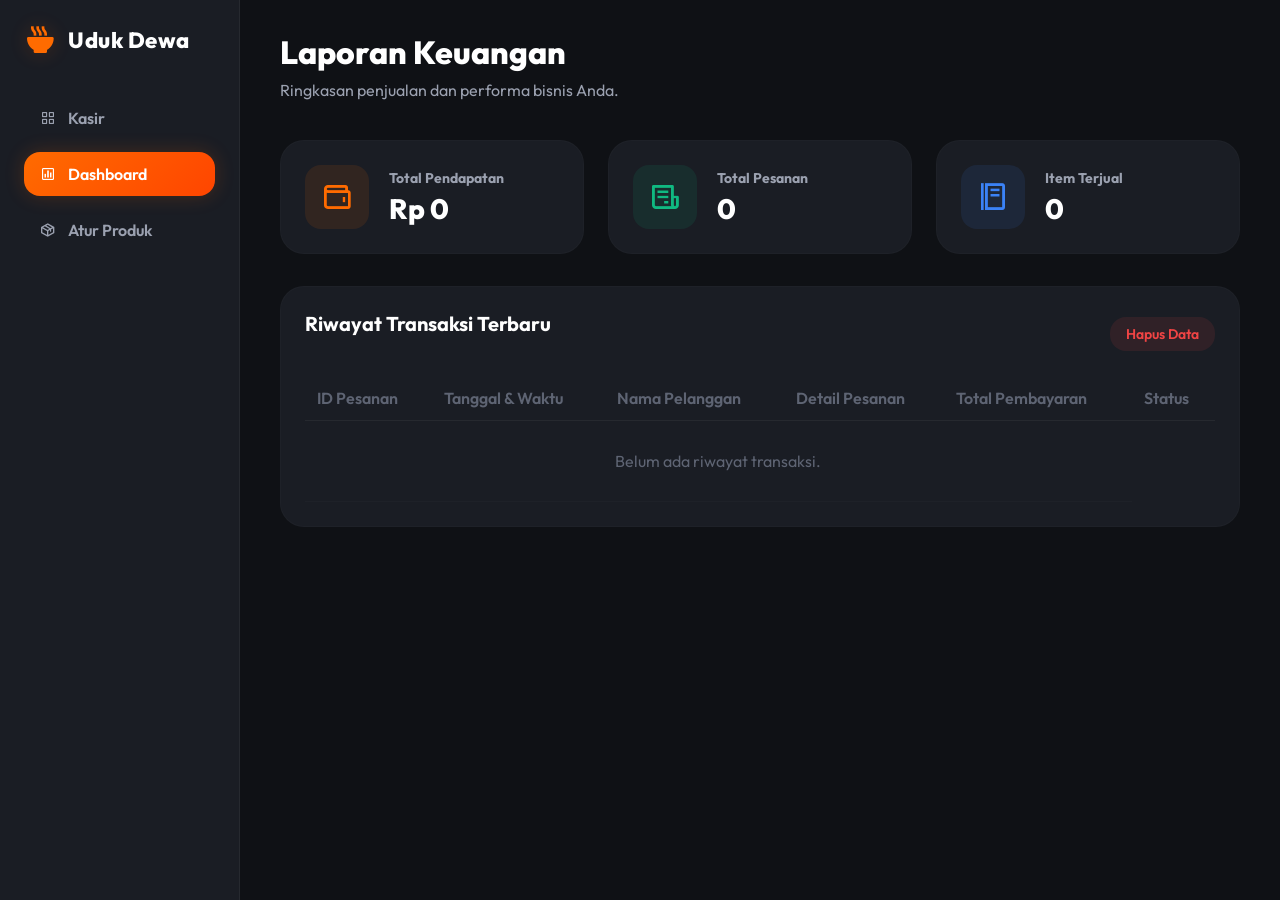
==== dashboard.html @ 827878b3 "Add files via upload" ====
<!DOCTYPE html>
<html lang="id">
<head>
    <meta charset="UTF-8">
    <meta name="viewport" content="width=device-width, initial-scale=1.0">
    <title>Dashboard - Nasi Uduk Dewa</title>
    <link rel="preconnect" href="https://fonts.googleapis.com">
    <link rel="preconnect" href="https://fonts.gstatic.com" crossorigin>
    <link href="https://fonts.googleapis.com/css2?family=Outfit:wght@300;400;600;800&display=swap" rel="stylesheet">
    <!-- Boxicons for icons -->
    <link href='https://unpkg.com/boxicons@2.1.4/css/boxicons.min.css' rel='stylesheet'>
    <link rel="stylesheet" href="css/style.css">
    <style>
        .dashboard-main {
            padding: 32px 40px;
            overflow-y: auto;
            flex-grow: 1;
        }
    </style>
</head>
<body>

    <div class="app-container" style="grid-template-columns: 240px 1fr;">
        <!-- Sidebar Navigation -->
        <nav class="sidebar">
            <div class="logo">
                <i class='bx bxs-bowl-hot'></i>
                <h2>Uduk Dewa</h2>
            </div>
            
            <ul class="nav-links">
                <li><a href="index.html"><i class='bx bx-grid-alt'></i> Kasir</a></li>
                <li class="active"><a href="dashboard.html"><i class='bx bx-bar-chart-square'></i> Dashboard</a></li>
                <li><a href="products.html"><i class='bx bx-package'></i> Atur Produk</a></li>
            </ul>
        </nav>

        <!-- Main Content (Dashboard) -->
        <main class="dashboard-main">
            <header style="margin-bottom: 40px;">
                <div>
                    <h1 style="font-size: 32px; font-weight: 800;">Laporan Keuangan</h1>
                    <p style="color: var(--text-secondary); margin-top: 8px;">Ringkasan penjualan dan performa bisnis Anda.</p>
                </div>
            </header>

            <div class="dashboard-grid">
                <div class="stat-card">
                    <div class="stat-icon"><i class='bx bx-wallet'></i></div>
                    <div class="stat-info">
                        <h3>Total Pendapatan</h3>
                        <h2 id="total-revenue">Rp 0</h2>
                    </div>
                </div>
                <div class="stat-card">
                    <div class="stat-icon" style="background-color: rgba(16, 185, 129, 0.1); color: var(--success);"><i class='bx bx-receipt'></i></div>
                    <div class="stat-info">
                        <h3>Total Pesanan</h3>
                        <h2 id="total-orders">0</h2>
                    </div>
                </div>
                <div class="stat-card">
                    <div class="stat-icon" style="background-color: rgba(59, 130, 246, 0.1); color: #3b82f6;"><i class='bx bx-food-menu'></i></div>
                    <div class="stat-info">
                        <h3>Item Terjual</h3>
                        <h2 id="total-items">0</h2>
                    </div>
                </div>
            </div>

            <div class="recent-orders">
                <div style="display: flex; justify-content: space-between; align-items: center; margin-bottom: 20px;">
                    <h2>Riwayat Transaksi Terbaru</h2>
                    <button class="btn-print" onclick="clearTransactions()" style="background-color: rgba(239, 68, 68, 0.1); color: var(--danger); padding: 8px 16px; font-size: 14px;">Hapus Data</button>
                </div>
                <table id="transactions-table">
                    <thead>
                        <tr>
                            <th>ID Pesanan</th>
                            <th>Tanggal & Waktu</th>
                            <th>Nama Pelanggan</th>
                            <th>Detail Pesanan</th>
                            <th>Total Pembayaran</th>
                            <th>Status</th>
                        </tr>
                    </thead>
                    <tbody id="transactions-body">
                        <!-- Transactions injected by JS -->
                    </tbody>
                </table>
            </div>
        </main>
    </div>

    <script src="js/dashboard.js"></script>
</body>
</html>
---- css/style.css ----
:root {
    /* Color Palette - Premium Warm Dark Theme */
    --bg-main: #0f1115;
    --bg-secondary: #1a1d24;
    --bg-card: #232730;
    
    --accent-primary: #ff6b00; /* Appetizing Orange */
    --accent-hover: #ff8533;
    --text-primary: #ffffff;
    --text-secondary: #9ba1b0;
    --text-muted: #5e6473;
    
    --success: #10b981;
    --danger: #ef4444;
    
    --radius-sm: 8px;
    --radius-md: 16px;
    --radius-lg: 24px;
    --radius-full: 9999px;
    
    --shadow-soft: 0 10px 25px -5px rgba(0, 0, 0, 0.3);
    --shadow-glow: 0 0 20px rgba(255, 107, 0, 0.2);
    
    --transition: all 0.3s cubic-bezier(0.4, 0, 0.2, 1);
}

* {
    margin: 0;
    padding: 0;
    box-sizing: border-box;
    font-family: 'Outfit', sans-serif;
}

body {
    background-color: var(--bg-main);
    color: var(--text-primary);
    min-height: 100vh;
    overflow-x: hidden;
}

/* Layout */
.app-container {
    display: grid;
    grid-template-columns: 240px 1fr 350px;
    height: 100vh;
    overflow: hidden;
}

/* Scrollbar styling */
::-webkit-scrollbar {
    width: 6px;
}
::-webkit-scrollbar-track {
    background: transparent;
}
::-webkit-scrollbar-thumb {
    background: var(--bg-card);
    border-radius: var(--radius-full);
}
::-webkit-scrollbar-thumb:hover {
    background: var(--text-muted);
}

/* Sidebar */
.sidebar {
    background-color: var(--bg-secondary);
    padding: 24px;
    display: flex;
    flex-direction: column;
    border-right: 1px solid rgba(255,255,255,0.05);
}

.logo {
    display: flex;
    align-items: center;
    gap: 12px;
    margin-bottom: 40px;
}

.logo i {
    font-size: 32px;
    color: var(--accent-primary);
    text-shadow: var(--shadow-glow);
}

.logo h2 {
    font-size: 22px;
    font-weight: 800;
    letter-spacing: 0.5px;
}

.nav-links {
    list-style: none;
    display: flex;
    flex-direction: column;
    gap: 12px;
    margin-bottom: 40px;
}

.nav-links li a {
    display: flex;
    align-items: center;
    gap: 12px;
    text-decoration: none;
    color: var(--text-secondary);
    padding: 12px 16px;
    border-radius: var(--radius-md);
    font-weight: 600;
    transition: var(--transition);
}

.nav-links li a:hover {
    background-color: rgba(255, 255, 255, 0.05);
    color: var(--text-primary);
}

.nav-links li.active a {
    background: linear-gradient(135deg, var(--accent-primary), #ff4500);
    color: white;
    box-shadow: var(--shadow-glow);
}

.category-section h3 {
    font-size: 14px;
    color: var(--text-muted);
    text-transform: uppercase;
    letter-spacing: 1px;
    margin-bottom: 16px;
}

.category-list {
    list-style: none;
    display: flex;
    flex-direction: column;
    gap: 8px;
    overflow-y: auto;
    flex-grow: 1;
}

.category-btn {
    width: 100%;
    text-align: left;
    background: transparent;
    border: none;
    color: var(--text-secondary);
    padding: 10px 16px;
    border-radius: var(--radius-md);
    cursor: pointer;
    font-size: 15px;
    font-weight: 500;
    transition: var(--transition);
}

.category-btn:hover {
    background-color: var(--bg-card);
    color: var(--text-primary);
}

.category-btn.active {
    background-color: var(--bg-card);
    color: var(--accent-primary);
    font-weight: 600;
}

/* Main Content */
.main-content {
    padding: 24px 32px;
    display: flex;
    flex-direction: column;
    height: 100vh;
}

header {
    display: flex;
    justify-content: space-between;
    align-items: center;
    margin-bottom: 32px;
}

.search-bar {
    display: flex;
    align-items: center;
    background-color: var(--bg-secondary);
    padding: 12px 20px;
    border-radius: var(--radius-full);
    width: 400px;
    border: 1px solid rgba(255,255,255,0.05);
    transition: var(--transition);
}

.search-bar:focus-within {
    border-color: var(--accent-primary);
    box-shadow: 0 0 0 3px rgba(255, 107, 0, 0.1);
}

.search-bar i {
    color: var(--text-secondary);
    font-size: 20px;
    margin-right: 12px;
}

.search-bar input {
    background: transparent;
    border: none;
    outline: none;
    color: var(--text-primary);
    font-size: 15px;
    width: 100%;
}

.user-profile {
    display: flex;
    align-items: center;
    gap: 12px;
    background-color: var(--bg-secondary);
    padding: 6px 16px 6px 6px;
    border-radius: var(--radius-full);
}

.avatar {
    width: 40px;
    height: 40px;
    border-radius: 50%;
    background: linear-gradient(135deg, var(--accent-primary), #ff4500);
    display: flex;
    align-items: center;
    justify-content: center;
    font-size: 20px;
}

.user-profile span {
    font-weight: 600;
}

.menu-header {
    margin-bottom: 24px;
}

.menu-header h1 {
    font-size: 28px;
    font-weight: 800;
}

.menu-grid {
    display: grid;
    grid-template-columns: repeat(auto-fill, minmax(220px, 1fr));
    gap: 24px;
    overflow-y: auto;
    padding-bottom: 24px;
}

/* Menu Card */
.menu-card {
    background-color: var(--bg-secondary);
    border-radius: var(--radius-lg);
    padding: 16px;
    cursor: pointer;
    border: 1px solid rgba(255,255,255,0.02);
    transition: var(--transition);
    position: relative;
    overflow: hidden;
}

.menu-card:hover {
    transform: translateY(-5px);
    box-shadow: var(--shadow-soft);
    border-color: rgba(255, 107, 0, 0.3);
}

.menu-image {
    width: 100%;
    height: 160px;
    border-radius: var(--radius-md);
    background-color: var(--bg-card);
    margin-bottom: 16px;
    display: flex;
    align-items: center;
    justify-content: center;
    overflow: hidden;
}

.menu-image img {
    width: 100%;
    height: 100%;
    object-fit: cover;
    transition: var(--transition);
}

.menu-card:hover .menu-image img {
    transform: scale(1.05);
}

.menu-image i {
    font-size: 64px;
    color: var(--text-muted);
}

.menu-info h3 {
    font-size: 16px;
    font-weight: 600;
    margin-bottom: 8px;
    line-height: 1.3;
}

.menu-price {
    font-size: 18px;
    font-weight: 800;
    color: var(--accent-primary);
}

.add-btn {
    position: absolute;
    bottom: 16px;
    right: 16px;
    width: 36px;
    height: 36px;
    border-radius: 50%;
    background-color: var(--bg-card);
    border: none;
    color: var(--text-primary);
    font-size: 20px;
    display: flex;
    align-items: center;
    justify-content: center;
    cursor: pointer;
    transition: var(--transition);
}

.menu-card:hover .add-btn {
    background-color: var(--accent-primary);
    color: white;
}

/* Cart Sidebar */
.cart-sidebar {
    background-color: var(--bg-secondary);
    border-left: 1px solid rgba(255,255,255,0.05);
    display: flex;
    flex-direction: column;
    padding: 24px;
}

.cart-header {
    display: flex;
    justify-content: space-between;
    align-items: center;
    margin-bottom: 24px;
}

.cart-header h2 {
    font-size: 20px;
    font-weight: 800;
}

.order-id {
    background-color: var(--bg-card);
    padding: 4px 10px;
    border-radius: var(--radius-sm);
    font-size: 12px;
    color: var(--text-secondary);
    font-weight: 600;
}

.cart-items {
    flex-grow: 1;
    overflow-y: auto;
    display: flex;
    flex-direction: column;
    gap: 16px;
    margin-bottom: 24px;
}

.empty-cart-msg {
    text-align: center;
    color: var(--text-muted);
    margin-top: 40px;
    font-style: italic;
}

.cart-item {
    display: grid;
    grid-template-columns: 50px 1fr auto;
    gap: 12px;
    align-items: center;
    background-color: var(--bg-card);
    padding: 12px;
    border-radius: var(--radius-md);
}

.cart-item-img {
    width: 50px;
    height: 50px;
    border-radius: var(--radius-sm);
    background-color: var(--bg-main);
    display: flex;
    align-items: center;
    justify-content: center;
    overflow: hidden;
}

.cart-item-img img {
    width: 100%;
    height: 100%;
    object-fit: cover;
}

.cart-item-info h4 {
    font-size: 14px;
    font-weight: 600;
    margin-bottom: 4px;
    white-space: nowrap;
    overflow: hidden;
    text-overflow: ellipsis;
    max-width: 120px;
}

.cart-item-price {
    font-size: 13px;
    color: var(--text-secondary);
}

.cart-item-actions {
    display: flex;
    align-items: center;
    gap: 8px;
}

.qty-btn {
    width: 24px;
    height: 24px;
    border-radius: 4px;
    background-color: var(--bg-secondary);
    border: none;
    color: var(--text-primary);
    cursor: pointer;
    display: flex;
    align-items: center;
    justify-content: center;
    transition: var(--transition);
}

.qty-btn:hover {
    background-color: var(--accent-primary);
    color: white;
}

.cart-item-qty {
    font-size: 14px;
    font-weight: 600;
    width: 20px;
    text-align: center;
}

.cart-summary {
    background-color: var(--bg-card);
    padding: 20px;
    border-radius: var(--radius-lg);
}

.summary-row {
    display: flex;
    justify-content: space-between;
    margin-bottom: 12px;
    font-size: 15px;
    color: var(--text-secondary);
}

.summary-row.total {
    margin-top: 16px;
    padding-top: 16px;
    border-top: 1px dashed rgba(255,255,255,0.1);
    font-size: 20px;
    font-weight: 800;
    color: var(--text-primary);
}

.payment-method {
    margin: 20px 0;
}

.payment-method h3 {
    font-size: 14px;
    color: var(--text-muted);
    margin-bottom: 10px;
}

.method-buttons {
    display: grid;
    grid-template-columns: 1fr 1fr 1fr;
    gap: 8px;
}

.method-btn {
    background-color: var(--bg-main);
    border: 1px solid rgba(255,255,255,0.05);
    color: var(--text-secondary);
    padding: 10px;
    border-radius: var(--radius-md);
    cursor: pointer;
    font-weight: 600;
    transition: var(--transition);
}

.method-btn.active {
    border-color: var(--accent-primary);
    color: var(--accent-primary);
    background-color: rgba(255, 107, 0, 0.1);
}

.btn-checkout {
    width: 100%;
    padding: 16px;
    border-radius: var(--radius-md);
    background: linear-gradient(135deg, var(--accent-primary), #ff4500);
    border: none;
    color: white;
    font-size: 16px;
    font-weight: 800;
    cursor: pointer;
    display: flex;
    align-items: center;
    justify-content: center;
    gap: 8px;
    transition: var(--transition);
    box-shadow: var(--shadow-glow);
}

.btn-checkout:hover:not(:disabled) {
    transform: translateY(-2px);
    box-shadow: 0 5px 25px rgba(255, 107, 0, 0.4);
}

.btn-checkout:disabled {
    background: var(--bg-main);
    color: var(--text-muted);
    box-shadow: none;
    cursor: not-allowed;
}

/* Modal */
.modal {
    position: fixed;
    top: 0;
    left: 0;
    width: 100%;
    height: 100%;
    background-color: rgba(0, 0, 0, 0.7);
    backdrop-filter: blur(5px);
    display: flex;
    align-items: center;
    justify-content: center;
    z-index: 1000;
    opacity: 0;
    pointer-events: none;
    transition: var(--transition);
}

.modal.show {
    opacity: 1;
    pointer-events: auto;
}

.modal-content {
    background-color: var(--bg-secondary);
    padding: 40px;
    border-radius: var(--radius-lg);
    width: 400px;
    text-align: center;
    transform: scale(0.9);
    transition: var(--transition);
    border: 1px solid rgba(255,255,255,0.05);
}

.modal.show .modal-content {
    transform: scale(1);
}

.modal-icon {
    font-size: 72px;
    margin-bottom: 20px;
}

.modal-icon.success {
    color: var(--success);
}

.modal-content h2 {
    font-size: 24px;
    margin-bottom: 12px;
}

.modal-content p {
    color: var(--text-secondary);
    font-size: 16px;
    margin-bottom: 8px;
}

.modal-content strong {
    color: var(--text-primary);
    font-size: 20px;
}

.modal-actions {
    margin-top: 32px;
    display: flex;
    flex-direction: column;
    gap: 12px;
}

.btn-print {
    background-color: var(--bg-card);
    color: var(--text-primary);
    border: none;
    padding: 14px;
    border-radius: var(--radius-md);
    font-weight: 600;
    cursor: pointer;
    display: flex;
    align-items: center;
    justify-content: center;
    gap: 8px;
    transition: var(--transition);
}

.btn-print:hover {
    background-color: rgba(255,255,255,0.1);
}

.btn-close-modal {
    background: linear-gradient(135deg, var(--accent-primary), #ff4500);
    color: white;
    border: none;
    padding: 14px;
    border-radius: var(--radius-md);
    font-weight: 600;
    cursor: pointer;
    transition: var(--transition);
}

.btn-close-modal:hover {
    opacity: 0.9;
}

/* Dashboard Styles */
.dashboard-grid {
    display: grid;
    grid-template-columns: repeat(3, 1fr);
    gap: 24px;
    margin-bottom: 32px;
}

.stat-card {
    background-color: var(--bg-secondary);
    padding: 24px;
    border-radius: var(--radius-lg);
    display: flex;
    align-items: center;
    gap: 20px;
    border: 1px solid rgba(255,255,255,0.02);
}

.stat-icon {
    width: 64px;
    height: 64px;
    border-radius: var(--radius-md);
    background-color: rgba(255, 107, 0, 0.1);
    color: var(--accent-primary);
    display: flex;
    align-items: center;
    justify-content: center;
    font-size: 32px;
}

.stat-info h3 {
    font-size: 14px;
    color: var(--text-secondary);
    margin-bottom: 4px;
}

.stat-info h2 {
    font-size: 28px;
    font-weight: 800;
}

.recent-orders {
    background-color: var(--bg-secondary);
    border-radius: var(--radius-lg);
    padding: 24px;
    border: 1px solid rgba(255,255,255,0.02);
}

.recent-orders h2 {
    font-size: 20px;
    margin-bottom: 20px;
}

table {
    width: 100%;
    border-collapse: collapse;
}

th {
    text-align: left;
    padding: 12px;
    color: var(--text-muted);
    font-weight: 600;
    border-bottom: 1px solid rgba(255,255,255,0.05);
}

td {
    padding: 16px 12px;
    border-bottom: 1px solid rgba(255,255,255,0.02);
}

.status {
    padding: 4px 12px;
    border-radius: var(--radius-full);
    font-size: 12px;
    font-weight: 600;
}

.status.completed {
    background-color: rgba(16, 185, 129, 0.1);
    color: var(--success);
}
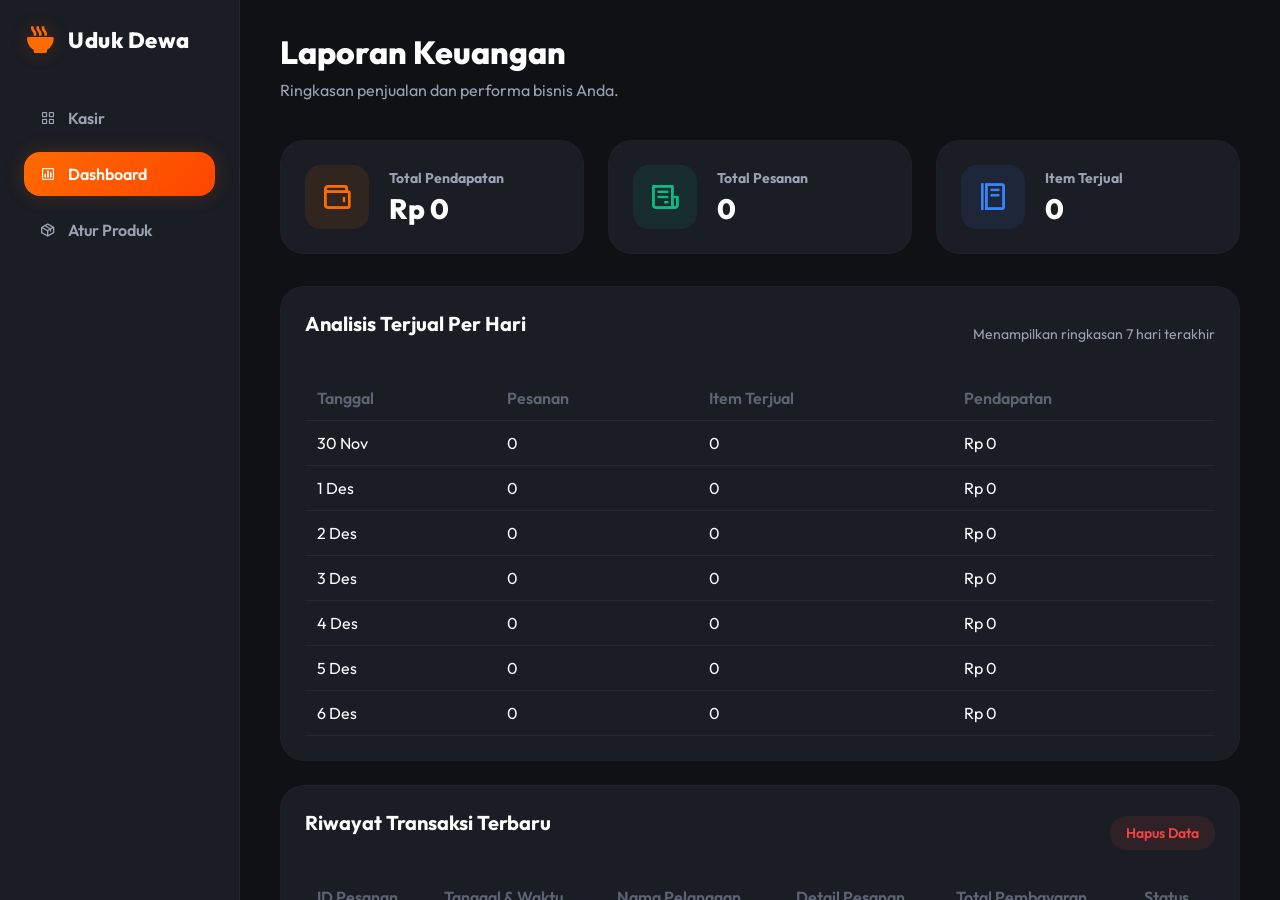
==== commit 02512629: "analisis terjual perhari" ====
--- a/dashboard.html
+++ b/dashboard.html
@@ -68,6 +68,26 @@
                 </div>
             </div>
 
+            <div class="daily-sales" style="margin-top: 24px;">
+                <div style="display: flex; justify-content: space-between; align-items: center; margin-bottom: 20px;">
+                    <h2>Analisis Terjual Per Hari</h2>
+                    <span style="color: var(--text-secondary); font-size: 14px;">Menampilkan ringkasan 7 hari terakhir</span>
+                </div>
+                <table id="daily-sales-table">
+                    <thead>
+                        <tr>
+                            <th>Tanggal</th>
+                            <th>Pesanan</th>
+                            <th>Item Terjual</th>
+                            <th>Pendapatan</th>
+                        </tr>
+                    </thead>
+                    <tbody id="daily-sales-body">
+                        <!-- Daily sales injected by JS -->
+                    </tbody>
+                </table>
+            </div>
+
             <div class="recent-orders">
                 <div style="display: flex; justify-content: space-between; align-items: center; margin-bottom: 20px;">
                     <h2>Riwayat Transaksi Terbaru</h2>
--- a/css/style.css
+++ b/css/style.css
@@ -689,6 +689,39 @@
     border: 1px solid rgba(255,255,255,0.02);
 }
 
+.daily-sales {
+    background-color: var(--bg-secondary);
+    border-radius: var(--radius-lg);
+    padding: 24px;
+    border: 1px solid rgba(255,255,255,0.02);
+    margin-bottom: 24px;
+}
+
+.daily-sales h2 {
+    font-size: 20px;
+    margin-bottom: 20px;
+}
+
+.daily-sales table {
+    width: 100%;
+    border-collapse: collapse;
+}
+
+.daily-sales th,
+.daily-sales td {
+    padding: 12px;
+    border-bottom: 1px solid rgba(255,255,255,0.05);
+}
+
+.daily-sales th {
+    color: var(--text-muted);
+    font-weight: 600;
+}
+
+.daily-sales td {
+    color: var(--text-primary);
+}
+
 .recent-orders h2 {
     font-size: 20px;
     margin-bottom: 20px;
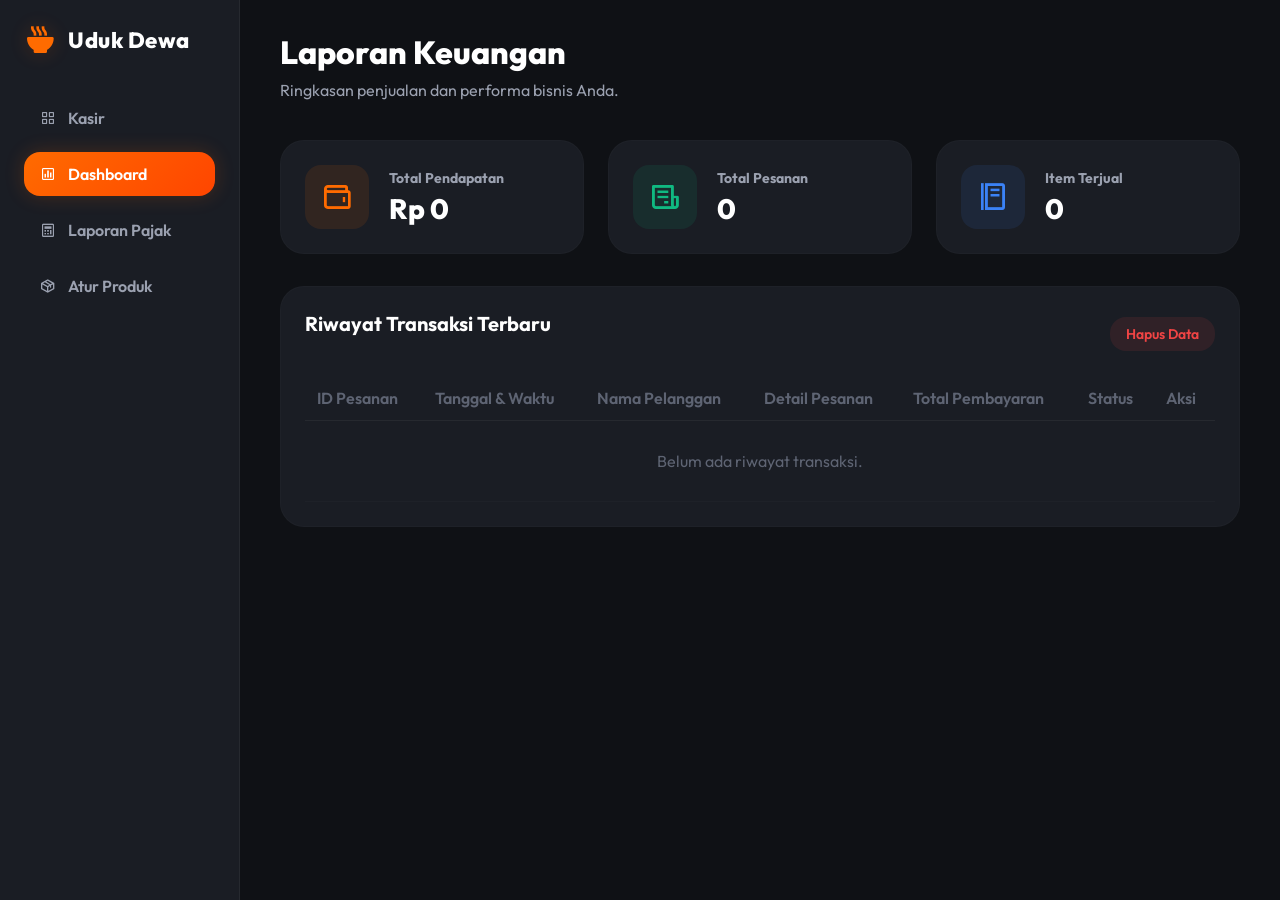
==== commit e06620d0: "Update Perbaikan" ====
--- a/dashboard.html
+++ b/dashboard.html
@@ -10,11 +10,32 @@
     <!-- Boxicons for icons -->
     <link href='https://unpkg.com/boxicons@2.1.4/css/boxicons.min.css' rel='stylesheet'>
     <link rel="stylesheet" href="css/style.css">
+    <link rel="stylesheet" href="css/print.css">
     <style>
         .dashboard-main {
             padding: 32px 40px;
             overflow-y: auto;
             flex-grow: 1;
+        }
+        .btn-action-view {
+            background: rgba(255, 107, 0, 0.1);
+            color: var(--accent-primary);
+            border: 1px solid rgba(255, 107, 0, 0.2);
+            padding: 6px 12px;
+            border-radius: var(--radius-sm);
+            font-size: 13px;
+            font-weight: 600;
+            cursor: pointer;
+            display: flex;
+            align-items: center;
+            gap: 4px;
+            transition: var(--transition);
+        }
+        .btn-action-view:hover {
+            background: var(--accent-primary);
+            color: white;
+            border-color: var(--accent-primary);
+            transform: translateY(-1px);
         }
     </style>
 </head>
@@ -31,6 +52,7 @@
             <ul class="nav-links">
                 <li><a href="index.html"><i class='bx bx-grid-alt'></i> Kasir</a></li>
                 <li class="active"><a href="dashboard.html"><i class='bx bx-bar-chart-square'></i> Dashboard</a></li>
+                <li><a href="reports.html"><i class='bx bx-calculator'></i> Laporan Pajak</a></li>
                 <li><a href="products.html"><i class='bx bx-package'></i> Atur Produk</a></li>
             </ul>
         </nav>
@@ -68,26 +90,6 @@
                 </div>
             </div>
 
-            <div class="daily-sales" style="margin-top: 24px;">
-                <div style="display: flex; justify-content: space-between; align-items: center; margin-bottom: 20px;">
-                    <h2>Analisis Terjual Per Hari</h2>
-                    <span style="color: var(--text-secondary); font-size: 14px;">Menampilkan ringkasan 7 hari terakhir</span>
-                </div>
-                <table id="daily-sales-table">
-                    <thead>
-                        <tr>
-                            <th>Tanggal</th>
-                            <th>Pesanan</th>
-                            <th>Item Terjual</th>
-                            <th>Pendapatan</th>
-                        </tr>
-                    </thead>
-                    <tbody id="daily-sales-body">
-                        <!-- Daily sales injected by JS -->
-                    </tbody>
-                </table>
-            </div>
-
             <div class="recent-orders">
                 <div style="display: flex; justify-content: space-between; align-items: center; margin-bottom: 20px;">
                     <h2>Riwayat Transaksi Terbaru</h2>
@@ -102,6 +104,7 @@
                             <th>Detail Pesanan</th>
                             <th>Total Pembayaran</th>
                             <th>Status</th>
+                            <th>Aksi</th>
                         </tr>
                     </thead>
                     <tbody id="transactions-body">
@@ -112,6 +115,36 @@
         </main>
     </div>
 
+    <!-- Bottom Navigation for Mobile -->
+    <div class="bottom-nav">
+        <a href="index.html"><i class='bx bx-grid-alt'></i><span>Kasir</span></a>
+        <a href="dashboard.html" class="active"><i class='bx bx-bar-chart-square'></i><span>Dashboard</span></a>
+        <a href="reports.html"><i class='bx bx-calculator'></i><span>Pajak</span></a>
+        <a href="products.html"><i class='bx bx-package'></i><span>Produk</span></a>
+    </div>
+
+    <!-- Receipt Detail Modal -->
+    <div class="modal" id="receipt-modal">
+        <div class="modal-content" style="width: 420px; text-align: left; padding: 28px; border-radius: var(--radius-lg); background-color: var(--bg-secondary);">
+            <div style="display: flex; justify-content: space-between; align-items: center; margin-bottom: 20px; border-bottom: 1px solid rgba(255,255,255,0.08); padding-bottom: 12px;">
+                <h3 style="font-size: 20px; font-weight: 800; color: var(--text-primary);">Detail Struk</h3>
+                <button onclick="closeReceiptModal()" style="background: transparent; border: none; color: var(--text-secondary); cursor: pointer; font-size: 24px; display: flex; align-items: center; justify-content: center;"><i class='bx bx-x'></i></button>
+            </div>
+            
+            <!-- Struk Box (Thermal Receipt Style Preview) -->
+            <div id="receipt-preview-box" style="background: white; color: black; padding: 20px; border-radius: var(--radius-sm); font-family: 'Courier New', Courier, monospace; font-size: 13px; line-height: 1.5; box-shadow: inset 0 0 10px rgba(0,0,0,0.1); margin-bottom: 20px; max-height: 400px; overflow-y: auto;">
+                <!-- Filled via JS -->
+            </div>
+            
+            <div class="modal-actions" style="margin-top: 0; display: flex; flex-direction: row; gap: 12px;">
+                <button class="btn-print" id="btn-print-receipt" style="flex: 1; display: flex; align-items: center; justify-content: center; gap: 8px; font-family: 'Outfit', sans-serif;">
+                    <i class='bx bx-printer'></i> Cetak
+                </button>
+                <button class="btn-close-modal" onclick="closeReceiptModal()" style="flex: 1; font-family: 'Outfit', sans-serif; background: rgba(255,255,255,0.05); color: var(--text-primary); border: 1px solid rgba(255,255,255,0.1);">Tutup</button>
+            </div>
+        </div>
+    </div>
+
     <script src="js/dashboard.js"></script>
 </body>
 </html>
--- a/css/style.css
+++ b/css/style.css
@@ -547,12 +547,14 @@
     background-color: rgba(0, 0, 0, 0.7);
     backdrop-filter: blur(5px);
     display: flex;
-    align-items: center;
+    align-items: flex-start;
     justify-content: center;
     z-index: 1000;
     opacity: 0;
     pointer-events: none;
     transition: var(--transition);
+    overflow-y: auto;
+    padding: 40px 16px;
 }
 
 .modal.show {
@@ -569,6 +571,7 @@
     transform: scale(0.9);
     transition: var(--transition);
     border: 1px solid rgba(255,255,255,0.05);
+    margin: auto;
 }
 
 .modal.show .modal-content {
@@ -689,39 +692,6 @@
     border: 1px solid rgba(255,255,255,0.02);
 }
 
-.daily-sales {
-    background-color: var(--bg-secondary);
-    border-radius: var(--radius-lg);
-    padding: 24px;
-    border: 1px solid rgba(255,255,255,0.02);
-    margin-bottom: 24px;
-}
-
-.daily-sales h2 {
-    font-size: 20px;
-    margin-bottom: 20px;
-}
-
-.daily-sales table {
-    width: 100%;
-    border-collapse: collapse;
-}
-
-.daily-sales th,
-.daily-sales td {
-    padding: 12px;
-    border-bottom: 1px solid rgba(255,255,255,0.05);
-}
-
-.daily-sales th {
-    color: var(--text-muted);
-    font-weight: 600;
-}
-
-.daily-sales td {
-    color: var(--text-primary);
-}
-
 .recent-orders h2 {
     font-size: 20px;
     margin-bottom: 20px;
@@ -756,3 +726,242 @@
     background-color: rgba(16, 185, 129, 0.1);
     color: var(--success);
 }
+
+/* ==========================================================================
+   Mobile Responsive CSS
+   ========================================================================== */
+
+/* Bottom Navigation Bar for Mobile */
+.bottom-nav {
+    display: none;
+    position: fixed;
+    bottom: 0;
+    left: 0;
+    right: 0;
+    height: 64px;
+    background-color: var(--bg-secondary);
+    border-top: 1px solid rgba(255, 255, 255, 0.06);
+    justify-content: space-around;
+    align-items: center;
+    z-index: 999;
+    box-shadow: 0 -4px 30px rgba(0, 0, 0, 0.4);
+    padding: 0 10px;
+}
+.bottom-nav a {
+    display: flex;
+    flex-direction: column;
+    align-items: center;
+    text-decoration: none;
+    color: var(--text-secondary);
+    font-size: 11px;
+    font-weight: 600;
+    gap: 4px;
+    transition: var(--transition);
+    flex: 1;
+    height: 100%;
+    justify-content: center;
+}
+.bottom-nav a i {
+    font-size: 20px;
+}
+.bottom-nav a.active {
+    color: var(--accent-primary);
+}
+
+/* Floating Cart Button */
+.btn-floating-cart {
+    display: none;
+    position: fixed;
+    bottom: 80px;
+    right: 20px;
+    width: 56px;
+    height: 56px;
+    border-radius: 50%;
+    background: linear-gradient(135deg, var(--accent-primary), #ff4500);
+    color: white;
+    border: none;
+    font-size: 24px;
+    justify-content: center;
+    align-items: center;
+    z-index: 990;
+    cursor: pointer;
+    box-shadow: 0 4px 15px rgba(255, 107, 0, 0.4);
+    transition: var(--transition);
+}
+.btn-floating-cart:hover {
+    transform: scale(1.05);
+}
+.cart-badge {
+    position: absolute;
+    top: -4px;
+    right: -4px;
+    background-color: var(--danger);
+    color: white;
+    font-size: 11px;
+    font-weight: 700;
+    padding: 2px 6px;
+    border-radius: var(--radius-full);
+    border: 2px solid var(--bg-secondary);
+}
+
+/* Horizontal Categories Scroll on Mobile */
+.mobile-categories-wrapper {
+    display: none;
+    margin-bottom: 20px;
+    overflow-x: auto;
+    padding-bottom: 8px;
+    -webkit-overflow-scrolling: touch;
+}
+.mobile-categories-wrapper::-webkit-scrollbar {
+    display: none; /* Hide scrollbar for clean UI */
+}
+.mobile-category-scroll {
+    display: flex;
+    gap: 8px;
+    list-style: none;
+    padding: 0;
+    margin: 0;
+    white-space: nowrap;
+}
+.mobile-category-btn {
+    background-color: rgba(255, 255, 255, 0.04);
+    border: 1px solid rgba(255, 255, 255, 0.08);
+    color: var(--text-secondary);
+    padding: 8px 16px;
+    border-radius: var(--radius-full);
+    cursor: pointer;
+    font-size: 13px;
+    font-weight: 600;
+    transition: var(--transition);
+}
+.mobile-category-btn.active {
+    background: linear-gradient(135deg, var(--accent-primary), #ff4500);
+    color: white;
+    border-color: transparent;
+    box-shadow: var(--shadow-glow);
+}
+
+/* Responsive Media Queries */
+@media (max-width: 992px) {
+    .app-container {
+        grid-template-columns: 1fr !important;
+        height: 100vh !important;
+        overflow: hidden !important;
+        padding-bottom: 64px !important; /* height of bottom nav */
+        display: flex !important;
+        flex-direction: column !important;
+    }
+
+    /* Hide desktop sidebar */
+    nav.sidebar {
+        display: none !important;
+    }
+
+    /* Show bottom navigation & horizontal categories */
+    .bottom-nav {
+        display: flex !important;
+    }
+    .mobile-categories-wrapper {
+        display: block !important;
+    }
+
+    /* Main Content adjustment */
+    .main-content, .dashboard-main {
+        flex: 1 !important;
+        height: calc(100vh - 64px) !important;
+        overflow-y: auto !important;
+        padding: 20px !important;
+    }
+
+    /* Cart Sidebar transformed into a sliding drawer */
+    .cart-sidebar {
+        position: fixed !important;
+        top: 0 !important;
+        right: -100% !important;
+        width: 100% !important;
+        max-width: 380px !important;
+        height: calc(100vh - 64px) !important;
+        z-index: 998 !important;
+        transition: right 0.3s cubic-bezier(0.4, 0, 0.2, 1) !important;
+        box-shadow: -5px 0 30px rgba(0,0,0,0.5) !important;
+        border-left: 1px solid rgba(255,255,255,0.08) !important;
+    }
+    .cart-sidebar.show {
+        right: 0 !important;
+    }
+    .btn-floating-cart {
+        display: flex !important;
+    }
+    
+    /* Search layout adjustment */
+    header {
+        margin-bottom: 24px !important;
+    }
+}
+
+@media (max-width: 768px) {
+    /* Menu cards layout columns */
+    .menu-grid {
+        grid-template-columns: repeat(auto-fill, minmax(140px, 1fr)) !important;
+        gap: 12px !important;
+    }
+    .menu-card {
+        padding: 12px !important;
+        border-radius: var(--radius-md) !important;
+    }
+    .menu-image {
+        height: 110px !important;
+        border-radius: var(--radius-sm) !important;
+    }
+    .menu-info h3 {
+        font-size: 14px !important;
+    }
+    .menu-price {
+        font-size: 13px !important;
+    }
+
+    /* Dashboard Stats Card */
+    .dashboard-grid {
+        grid-template-columns: 1fr !important;
+        gap: 14px !important;
+    }
+
+    /* Tables scrollable */
+    .recent-orders {
+        overflow-x: auto !important;
+        width: 100% !important;
+    }
+    #transactions-table {
+        min-width: 700px !important;
+    }
+
+    /* Product administration page header */
+    .header-actions {
+        flex-direction: column !important;
+        align-items: stretch !important;
+        gap: 16px !important;
+    }
+    .header-actions div h1 {
+        font-size: 26px !important;
+    }
+    .btn-add {
+        width: 100% !important;
+        justify-content: center !important;
+    }
+}
+
+@media (max-width: 576px) {
+    /* Modals layout adjustments */
+    .modal-content, .product-modal-content {
+        width: calc(100% - 32px) !important;
+        padding: 24px 16px !important;
+        border-radius: var(--radius-md) !important;
+    }
+    .modal-actions.modal-actions-row {
+        flex-direction: column !important;
+        gap: 8px !important;
+    }
+    .modal-actions.modal-actions-row button {
+        width: 100% !important;
+    }
+}
--- a/css/print.css
+++ b/css/print.css
@@ -0,0 +1,62 @@
+/* Print Styles for Thermal Receipt */
+@media print {
+    body * {
+        visibility: hidden;
+    }
+    
+    #receipt-print-container, #receipt-print-container * {
+        visibility: visible;
+    }
+    
+    #receipt-print-container {
+        position: absolute;
+        left: 0;
+        top: 0;
+        width: 80mm; /* Standard thermal receipt width */
+        font-family: 'Courier New', Courier, monospace;
+        color: #000;
+        background: #fff;
+        padding: 5mm;
+        margin: 0;
+        font-size: 12px;
+        line-height: 1.5;
+    }
+
+    .receipt-header {
+        text-align: center;
+        margin-bottom: 10px;
+    }
+
+    .receipt-header h2 {
+        font-size: 18px;
+        margin-bottom: 5px;
+    }
+
+    .receipt-header p {
+        margin: 2px 0;
+        font-size: 12px;
+    }
+
+    .receipt-info {
+        margin-bottom: 10px;
+    }
+
+    .receipt-info p {
+        margin: 2px 0;
+    }
+
+    .receipt-item {
+        display: flex;
+        justify-content: space-between;
+        margin: 4px 0;
+    }
+
+    .receipt-totals {
+        margin-top: 10px;
+    }
+
+    .receipt-footer {
+        text-align: center;
+        margin-top: 15px;
+    }
+}
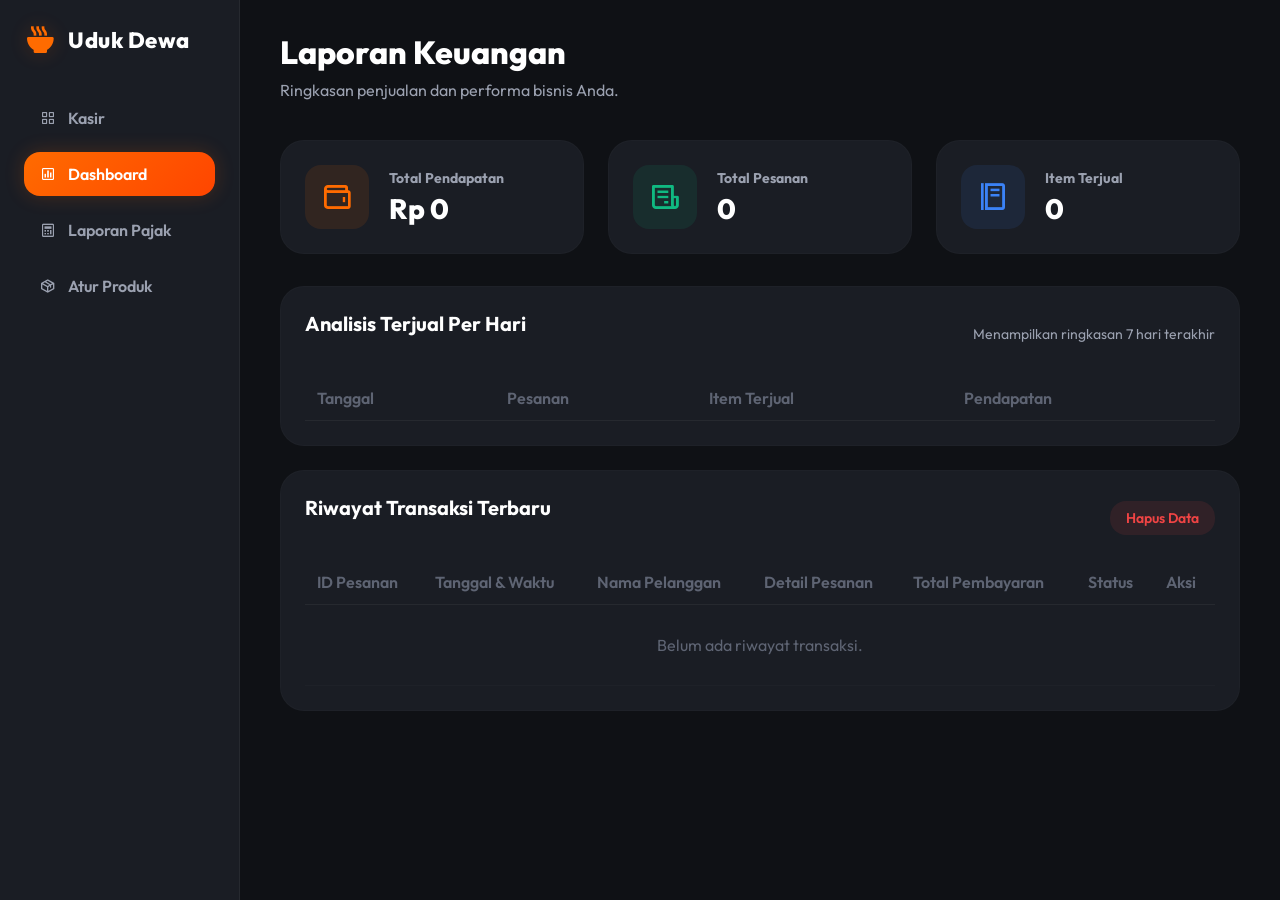
==== commit 8fcf25db: "Merge branch 'main' of https://github.com/Mahasiswa-IBN/nasi-uduk-dewa" ====
--- a/dashboard.html
+++ b/dashboard.html
@@ -90,6 +90,26 @@
                 </div>
             </div>
 
+            <div class="daily-sales" style="margin-top: 24px;">
+                <div style="display: flex; justify-content: space-between; align-items: center; margin-bottom: 20px;">
+                    <h2>Analisis Terjual Per Hari</h2>
+                    <span style="color: var(--text-secondary); font-size: 14px;">Menampilkan ringkasan 7 hari terakhir</span>
+                </div>
+                <table id="daily-sales-table">
+                    <thead>
+                        <tr>
+                            <th>Tanggal</th>
+                            <th>Pesanan</th>
+                            <th>Item Terjual</th>
+                            <th>Pendapatan</th>
+                        </tr>
+                    </thead>
+                    <tbody id="daily-sales-body">
+                        <!-- Daily sales injected by JS -->
+                    </tbody>
+                </table>
+            </div>
+
             <div class="recent-orders">
                 <div style="display: flex; justify-content: space-between; align-items: center; margin-bottom: 20px;">
                     <h2>Riwayat Transaksi Terbaru</h2>
--- a/css/style.css
+++ b/css/style.css
@@ -692,6 +692,39 @@
     border: 1px solid rgba(255,255,255,0.02);
 }
 
+.daily-sales {
+    background-color: var(--bg-secondary);
+    border-radius: var(--radius-lg);
+    padding: 24px;
+    border: 1px solid rgba(255,255,255,0.02);
+    margin-bottom: 24px;
+}
+
+.daily-sales h2 {
+    font-size: 20px;
+    margin-bottom: 20px;
+}
+
+.daily-sales table {
+    width: 100%;
+    border-collapse: collapse;
+}
+
+.daily-sales th,
+.daily-sales td {
+    padding: 12px;
+    border-bottom: 1px solid rgba(255,255,255,0.05);
+}
+
+.daily-sales th {
+    color: var(--text-muted);
+    font-weight: 600;
+}
+
+.daily-sales td {
+    color: var(--text-primary);
+}
+
 .recent-orders h2 {
     font-size: 20px;
     margin-bottom: 20px;
